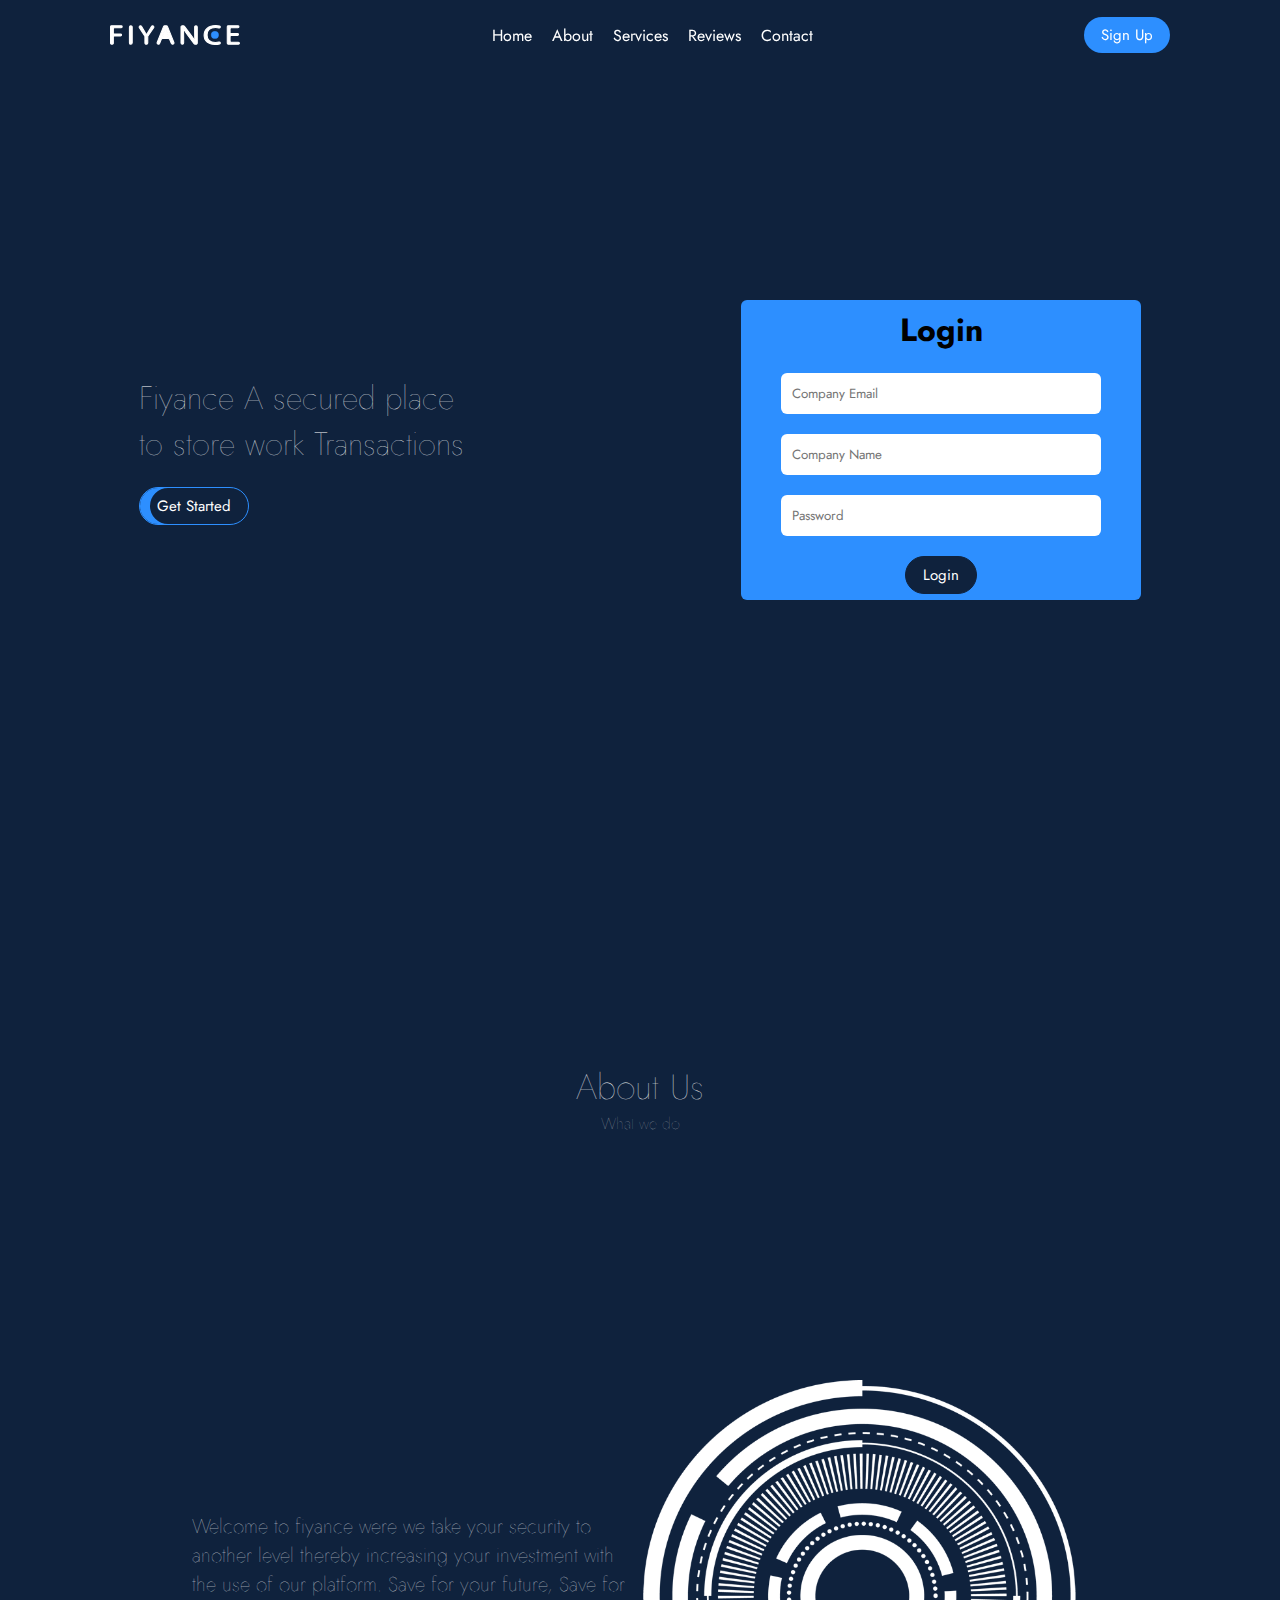
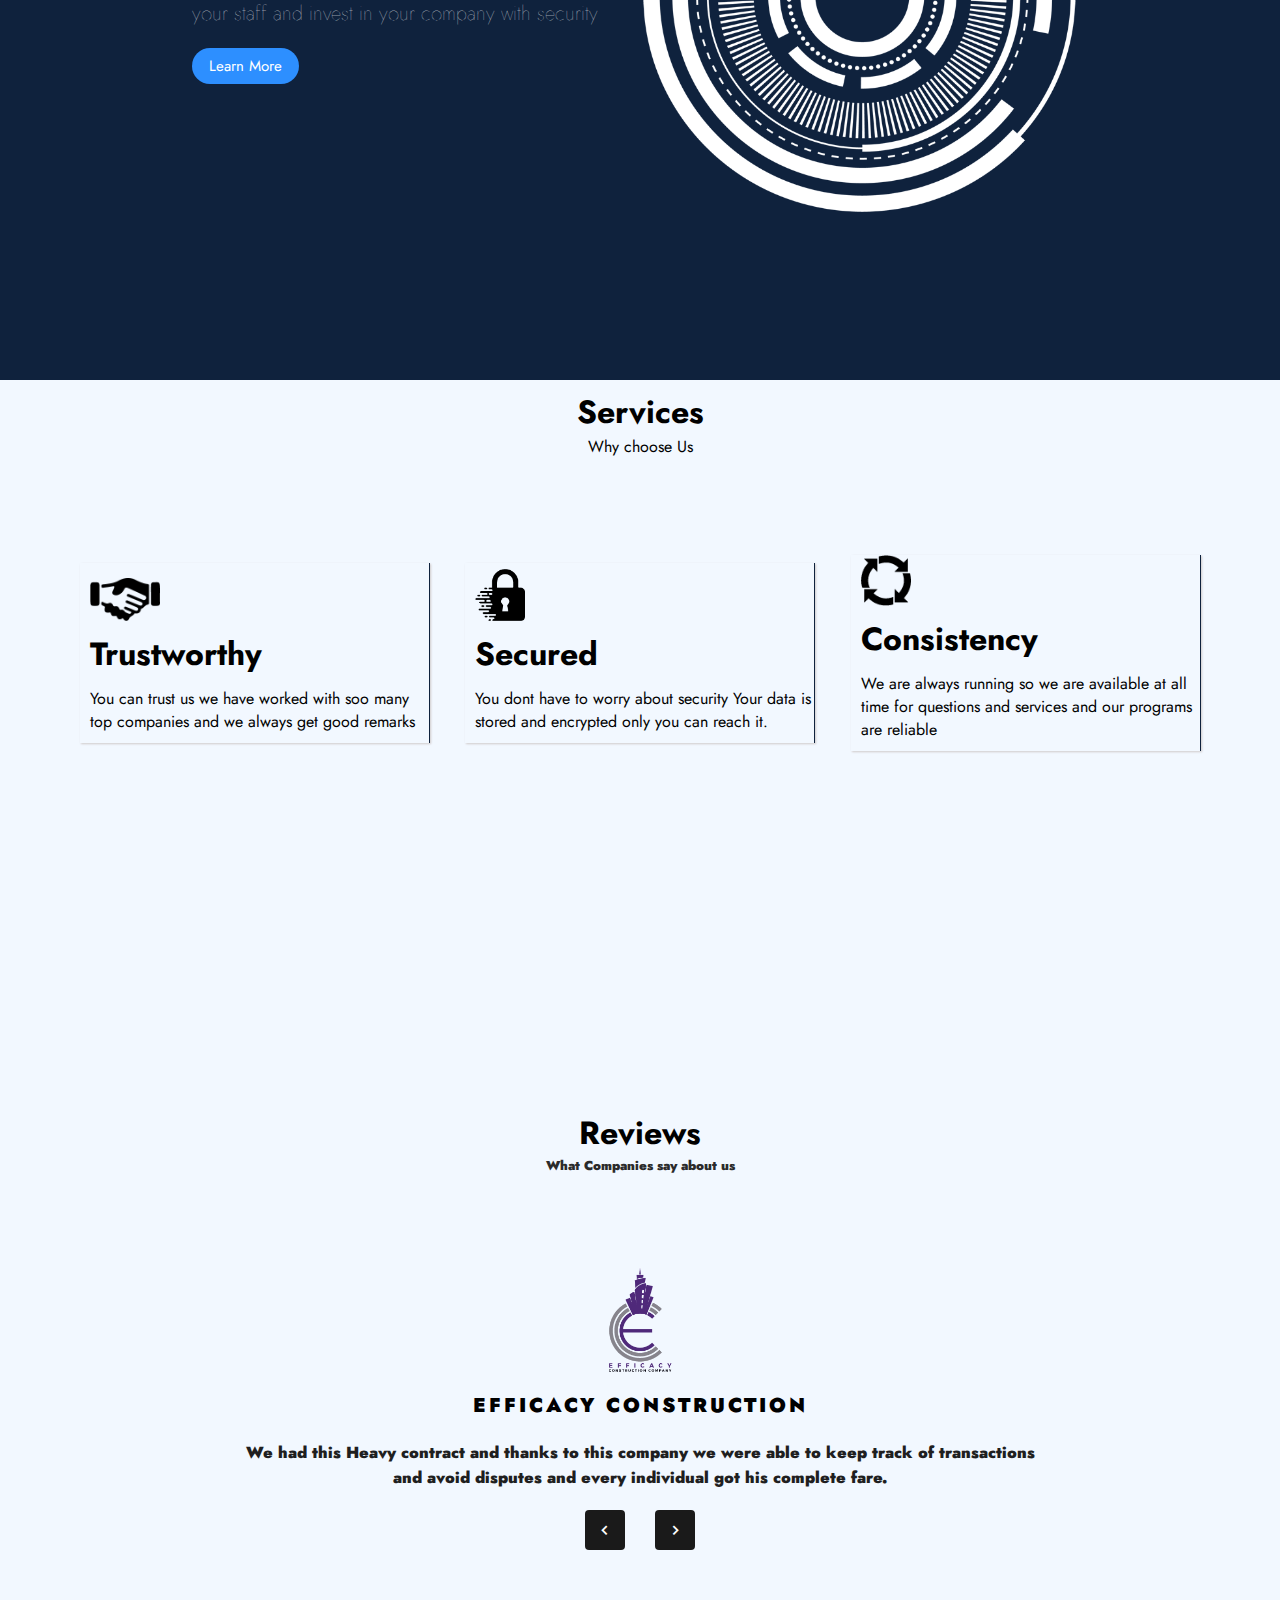
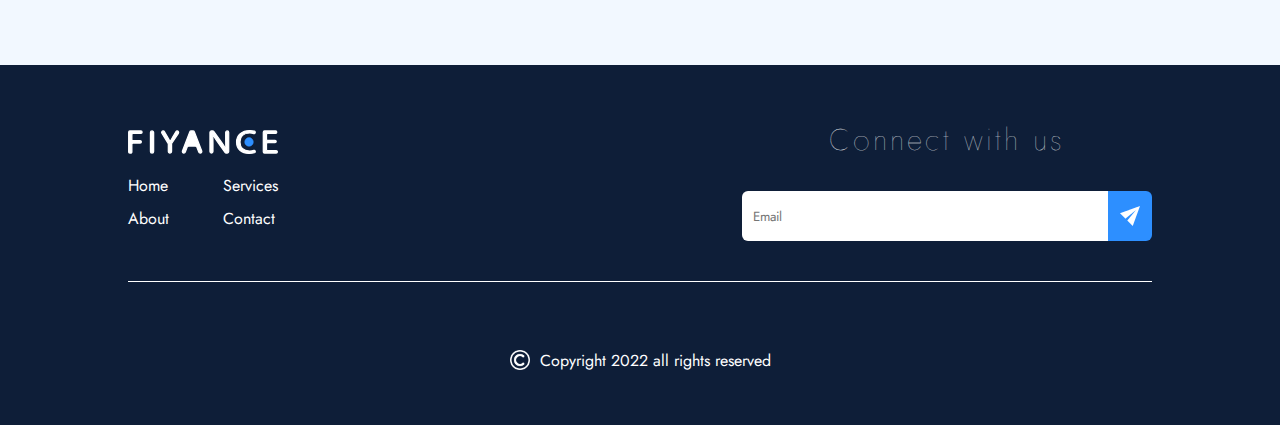
==== index.html @ d2171070 "Fintech website" ====
<!DOCTYPE html>
<html lang="en">
  <head>
    <meta charset="UTF-8" />
    <meta http-equiv="X-UA-Compatible" content="IE=edge" />
    <meta name="viewport" content="width=device-width, initial-scale=1.0" />
    <title>Home Page</title>
    <link rel="shortcut icon" href="img/favIcon.svg" type="image/x-icon">
    <!-- Box Icon  -->
    <link href='https://unpkg.com/boxicons@2.1.2/css/boxicons.min.css' rel='stylesheet'>
    <!-- Google Fonts -->
    <link rel="preconnect" href="https://fonts.googleapis.com">
    <link rel="preconnect" href="https://fonts.gstatic.com" crossorigin>
    <link href="https://fonts.googleapis.com/css2?family=Inter:wght@500&family=Jost&display=swap" rel="stylesheet">
    <link rel="stylesheet" href="css/index.css" />
  </head>
  <body>
    <header>
      <div id="headerNav">
        <img src="img/logo.svg" alt="" width="130px">
        <nav>
          <ul>
            <li><a href="#landPage">Home</a></li>
            <li><a href="#about">About</a></li>
            <li><a href="#service">Services</a></li>
            <li><a href="#review">Reviews</a></li>
            <li><a href="#footer">Contact</a></li>
            <div class="">
              <a href="signuplogin.html" target="_blank" class="navsecondButton res2">Sign Up</a>
            </div>
          </ul>
        </nav>
        <div class="nav-buttons">
          <!-- <a href="" class="secondButtonlog"> Login</a> -->
          <a href="signuplogin.html" target="_blank" class="navsecondButton">Sign Up</a>
        </div>
        <i class='bx bx-menu' id="togNavIcons"></i>
      </div>
    </header>
    <section id="landPage">
      <div class="landcontents">
        <h1>
          Fiyance A secured place <br> to store work Transactions
        </h1>
        <!-- <p>We help keep track and store financial <br> record of your company.</p> -->
        <a href="signuplogin.html">
          <button class="secondButton landbtn" id="getstartedbtn">Get Started</button>
        </a>
      </div>
      <div class="landform">
        <form action="" id="landForm">
          <h1>Login</h1>
          <input type="email" id="email" placeholder="Company Email" />
          <input type="text" id="companyname" placeholder="Company Name" />
          <input type="password" id="name" placeholder="Password" />
          <a href="signuplogin.html">
            <button class="loginbtn" id="landpageloginbutton">Login</button>
          </a>
        </form>
      </div>
    </section>
    <section id="about">
     <center class="about-heading">
      <h1>About Us</h1>
      <p>What we do</p>
     </center>
     <div class="about-flex">
       <div class="about-title">
        <p>Welcome to fiyance were we take your security to another level thereby increasing your investment with the use of our platform. Save for your future, Save for your staff and invest in your company with security</p>
        <div>
          <button class="navsecondButton">Learn More</button>       
        </div>
       </div>
       <div class="about-img">
        <img src="img/aboutimg.png" alt="" width="100%">
       </div>
     </div>
    </section>
    <section id="service">
        <div class="service-content">
          <center>
            <h1>Services</h1>
            <p>Why choose Us</p>
          </center>
          <div class="service-container">
            <div class="boxOne">
              <img src="img/Asset 1.png" alt="" width="70px">
              <h1>Trustworthy</h1>
                <p>You can trust us we have worked with soo many top companies and we always get good remarks</p>
            </div>
            <div class="boxTwo">
              <img src="img/Asset 2.png" alt="" width="50px">
              <h1>Secured</h1>
                <p>You dont have to worry about security Your data is stored and encrypted only you can reach it. </p>
            </div>
            <div class="boxThree">
              <img src="img/Asset 3.png" alt="" width="50px">
              <h1>Consistency</h1>
                <p>We are always running so we are available at all time for questions and services and our programs are reliable</p>
            </div>
          </div>
        </div>
    </section>
    <section id="review">
      <div class="review-heading">
        <center>
          <h1>Reviews</h1>
          <p>What Companies say about us</p>
        </center>
      </div>
      <div class="rev">
        <div class="container">
          <div class="first active">
            <div style="text-align: center; padding-top: 30px" class="review-img-div">
              <img
                class="review-img"
                src="img/companiesLogo/Efficacy-Construction-Company.png"
                alt=""
                width="140px"
              />
            </div>
            <div class="first-content">
              <h2>Efficacy Construction</h2>
              <p>
               We had this Heavy contract and thanks to this company we were able to keep track of transactions and avoid disputes and every individual got his complete fare.
              </p>
                <div class="move">
                  <div id="prev" class="fas fa-chevron-left" onclick="prev()">
                    <i class='bx bx-chevron-left'></i>
                  </div>
                  <div id="next" class="fas fa-chevron-right"onclick="next()">
                    <i class='bx bx-chevron-right'></i>
                  </div>
                </div>
            </div>
          </div>
      
          <div class="first showreview2">
            <div style="text-align: center; padding-top: 30px">
              <img
                class="review-img"
                src="img/companiesLogo/img2.jpg"
                alt=""
                width="150px"
              />
            </div>
            <div class="first-content">
              <h2>J Palace Constructions</h2>
              <div class="stars">
                <i class="fas fa-star"></i>
                <i class="fas fa-star"></i>
                <i class="fas fa-star"></i>
                <i class="far fa-star"></i>
                <i class="far fa-star"></i>
              </div>
              <p>Before this website it used to be very had to store the right record and expenses of a particular staff but with the help of fiyance my work flow has been faster and eaiser and everybody has been treated fairly.
              </p>
              <div class="move">
                <div id="prev" class="fas fa-chevron-left" onclick="prev()">
                  <i class='bx bx-chevron-left'></i>
                </div>
                <div id="next" class="fas fa-chevron-right"onclick="next()">
                  <i class='bx bx-chevron-right'></i>
                </div>
              </div>
            </div>
          </div>
        </div>
      </div>
    </section>
    <!-- <section id="FAQ">
      <div class="faq-wrapper">
          <h1 class="faq-heading">F<span>requently  </span>A<span>sked  </span>Q<span>uestions</span></h1>
          <div class="faqquestions">
            <div class="faqquestion1">
              <h1>Are your services free</h1>
              <i class='bx bx-plus'></i>
            </div>
            <div>
              <p>We</p>
            </div>
          </div>
      </div>
    </section> -->
    <!-- <section id="connectUs">
      <div class="connect-text">
        <h1>Connect with us</h1>
        <p>We are interested in feedbacks and </p>
      </div>
      <form action="">
        <div>
          <input type="email" placeholder="Email" id="email">
          <textarea name="text" id="text" cols="55" rows="2" placeholder="Message"></textarea>
        </div>
       <button class="navsecondButton">Submit</button>
      </form>
    </section> -->
    <footer id="footer">
      <section class="footer-flex">
        <div class="footerflexdivone">
          <img src="img/logo.svg" alt="" width="150px">
          <ul class="footerlinks">
            <div class="footerlinkss">
              <li><a href="">Home</a></li>
              <li><a href="">About</a></li>
            </div>
            <div class="footerlinkss">
              <li><a href="">Services</a></li>
              <li><a href="">Contact</a></li>
            </div>
          </ul>
        </div>
        <div class="footerflexdivtwo">
          <div class="connect-text">
            <h1>Connect with us</h1>
            <!-- <p>We would loved to hear a feedback</p> -->
          </div>
          <form action="" id="footerForm">
            <input type="email" name="email" id="email" placeholder="Email">
           <button class="send">
            <img src="img/icons/jet.png" alt="">
           </button>
          </form>
        </div>
      </section>
      <div class="copyright">
        <img src="img/icons/copyright.png" alt="" width="20px">
        <p>Copyright 2022 all rights reserved</p>
      </div>
  </footer>
  <script src="js/index.js"></script>
  <script src="js/class.js"></script>
  </body>
</html>
---- css/index.css ----
*{
    margin:0 ;
    padding: 0;
    box-sizing: border-box;
    list-style-type: none;
    text-decoration: none;
}
*:focus-visible{
    outline: none;
}
html{
    scroll-behavior:smooth;
}
h1, p{
    font-family: 'Jost', sans-serif;
}
body{
    background-color: #ecf5ffb0;
}
:root{
    --nav-color-- : #0E1E38;
    --main-color-- : #0F223D;
    --button-color-- : #2D8FFF;
    --primary-color-- : rgba(255, 255, 255, 0.589);
}

header{
    display: flex;
    align-items: center;
    justify-content: center;
    /* background-color: var(--nav-color--); */
    padding: 10px 0;
    z-index: 999999999;
    position: fixed;
    width: 100%;
    height:70px;
}
.headerScrolled{
    background-color: var(--nav-color--);
}
#headerNav{
    width: min(90%, 1060px);
    /* background-color: pink; */
    display: flex;
    align-items: center;
    justify-content: space-between;
}
header nav ul{
    display: flex;
    align-items: center;
    gap: 20px;
}
header nav ul li a{
    color: white;
    font-family: 'Jost', sans-serif;
}
.button{
    /* background-color: var(--button-color--);
    border: none;
    padding: 13px 40px; */
    color: white;
    font-family: 'Jost', sans-serif;
    position: relative;
    z-index: 12;
    padding-left: 20px;
    cursor: pointer;
}
.button::before{
    position: absolute;
    content: "";
    width: 5px;
    height: 150%;
    background-color: var(--button-color--);
    z-index: -1;
    margin-left: -20px;
    margin-top: -6px;
    border-radius: 6px;
    transition-duration: 0.5s;
}
.bx-menu{
    display: none;
    font-style: italic;
}
.button:hover::before{
    width: 130%;
}
.secondButton{
    background-color: var(--button-color--);
    background: none;
    border: 1px solid var(--button-color--);
    padding: 7px 17px;
    color: white;
    border-radius: 50px;
    font-family: 'Jost', sans-serif;
    font-size: 15px;
    cursor: pointer;
    transition-duration: 0.5s;
    box-shadow: inset 10px 0 0 0 var(--button-color--);
}
.secondButton:hover{
    /* background-color: var(--button-color--); */
    box-shadow: inset 600px 0 0 0 var(--button-color--);
}
.secondButtonlog{
    background-color: var(--button-color--);
    background: none;
    outline: none;
    border: none;
    padding: 7px 17px;
    color: white;
    border-radius: 50px;
    font-family: 'Jost', sans-serif;
    font-size: 15px;
    cursor: pointer;
    transition-duration: 0.5s;
    box-shadow: inset 0px 0 0 0 var(--button-color--);
}
.secondButtonlog:hover{
    border: none;
    outline: none;
    /* background-color: var(--button-color--); */
    box-shadow: inset 600px 0 0 0 var(--button-color--);
}
.navsecondButton{
    background-color: var(--button-color--);
    background: none;
    outline: none;
    border: none;
    padding: 7px 17px;
    color: white;
    border-radius: 50px;
    font-family: 'Jost', sans-serif;
    font-size: 15px;
    cursor: pointer;
    transition-duration: 0.5s;
    box-shadow: inset 600px 0 0 0 var(--button-color--);
}
.navsecondButton:hover{
    opacity: 0.9;
}
.res2{
    display: none;
}
.nav-buttons{
    display: flex;
    gap: 10px;
    align-items: center;
}

/* ============================ Land Page ======================== */

#landPage{
    /* margin-top: -50px; */
    width: 100%;
    min-height: 100vh;
    display: flex;
    justify-content: space-around;
    align-items: center;
    position: relative;
    background-color: var(--main-color--);
   
}
.landsvg{
    position: absolute;
    width: 150%;
    float: left;
    margin-left: -60%;
    margin-top: -40%;
    z-index: -99;
    transform: rotate(180deg);
}
/* #landPage::before{
    position: absolute;
    content: "";
    width: 400px;
    height: 500px;
    background-color: pink;
    float: right;
} */
.landcontents{
    display: flex;
    flex-direction: column;
    gap: 20px;
    color: white;
}
.landcontents h1{
    color: white;
    font-family: 'Jost', sans-serif;
    font-size: xx-large;
    font-weight: 100;
}
.landcontents p{
    color: rgba(255, 255, 255, 0.486);
    font-family: 'Jost', sans-serif;
}
.landform form{
    width: 400px;
    height: 300px;
    display: flex;
    flex-direction: column;
    justify-content: center;
    align-items: center;
    gap: 20px;
    background-color: var(--button-color--);
    /* background-color: white; */
    /* box-shadow: 0 0 1px 2px var(--main-color--); */
    border-radius: 6px;
    /* z-index: 9999999999999999999; */
}
.landform form input{
    width: 80%;
    /* background: none; */
    border: 1px solid var(--primary-color--);
    border-radius: 6px;
    padding: 10px 10px;
    font-family: 'Jost', sans-serif;
}
.loginbtn{
    background-color: var(--main-color--);
    /* background: none; */
    border: 1px solid var(--main-color--);
    padding: 7px 17px;
    color: white;
    border-radius: 50px;
    font-family: 'Jost', sans-serif;
    font-size: 15px;
    cursor: pointer;
    transition-duration: 0.5s;
    opacity: 1;
    /* box-shadow: inset 10px 0 0 0 var(--main-color--); */
}
.loginbtn:hover{
   opacity: 0.9;
}

/* =============================== ABOUT PAGE ============================== */
#about{
    width: 100%;
    min-height: 120vh;
    display: flex;
    flex-direction: column;
    justify-content: space-around;
    align-items: center;
    padding: 40px 0;
    background-color: var(--main-color--);
}
.about-heading h1{
    color: white;
    font-size: 35px;
    font-weight: 100;
}
.about-heading p{
    color: rgb(189, 189, 189);
    /* font-size: 35px; */
    font-weight: 100;
}
.about-flex{
    display: flex;
    justify-content: space-between;
    align-items: center;
    width: 70%;
}
.about-title p{
    color: white;
    font-size: 20px;
    font-weight: 100;
}
.about-title{
    display: flex;
    gap: 20px;
    flex-direction: column;
    width: 53%;
}
.about-img{
    width: 55%;
    animation: aboutimg 5s infinite;
    /* background-color: red; */
    border-radius: 50%;
}
@keyframes aboutimg {
    0%{
        transform: rotate(40deg);
    }
    10%{
        transform: rotate(100deg);
    }
    30%{
        transform: rotate(320deg);
    }
}

/* =========================== SERVICES ============================================ */

#service{
    display: flex;
    justify-content: center;
    align-items: center;
    min-height: 70vh;
    width: 100%;
    
}
.service-content{
    min-height: 68vh;
    width: 90%;
}
.service-flex{
    display: flex;
    justify-content: space-between;
}
.service-box{
    width: 300px;
    height: 400px;
    background-color: var(--primary-color--);
    box-shadow: 0 0 20px 0px #dedede;
    border-radius: 20px;
}
.service-container{
    display: flex;
    justify-content: space-evenly;
    align-items: center;
    margin-top: 20px;
    width: 100%;
    gap: 20px;
    min-height: 350px;
    /* background-color: var(--main-color--); */
    border-radius: 30px;
}
.boxOne, .boxTwo, .boxThree{
    display: flex;
    flex-direction: column;
    justify-content: flex-end;
    width: min(40%, 350px);
    min-height: 180px;
    border-right: 1px solid var(--main-color--);
    gap: 10px;
    box-shadow: 1px 1px 2px 0px #cfcaca;
    padding-left: 10px;
    padding-bottom: 10px;
}
/* .boxThree{
    border-right: none;
} */
/* ================================ REVIEWS ============================================= */


#review{
    width: 100%;
    min-height: 50vh;
    padding-bottom: 40px;
    margin-top: 100px;
}
.review-heading{
    /* position: sticky; */
    top: 150px;
    z-index: 100;
}
.review-heading h1{
    font-size:xx-large;
    font-family: 'Jost', sans-serif;
    color: black;
}
.review-heading p{
    font-size:small ;
    font-family: 'Jost', sans-serif;
    color: rgb(43, 43, 43);
    font-weight: 900;
}
.rev{
    text-align: center;
    display: flex;
    justify-content: center;
    align-items: center;
}
.container{
    position: relative;
    perspective: 100px;
  margin-top: 50px;
}
.container .slide-container .slide{
    border-radius: 5px;
    background: #fff;
    box-shadow: 0 5px 10px #3337;
    width: min(450px, 90%);
    padding: 20px;
    margin: 10px;
    position: relative;
    transform-style: preserve-3d;
    animation: slide .5s linear;
}
@keyframes slide {
    0%{
         transform: rotateX(180deg);
    }
}
.container .slide-container .slide > *{
    animation: slideContent .4s linear .4s backwards;
}
@keyframes slideContent {
    0%{
        opacity: 0;
         transform: scale(.5);
    }
}

.container .slide-container .slide .icon{
    position: absolute;
    top: 10px;
    right: 15px;
    font-size: 90px;
    color: #4CAF50;
}
.container .slide-container .slide .user{
    display: flex;
    align-items: center;
}

.container .slide-container .slide img{
    height: 120px;
    width: 120px;
    border-radius: 50%;
    object-fit: cover;
    margin-right: 10px;
}

.container .slide-container .slide .user .user-info h3{
    color: #333;
    font-size: 20px;
}
.container .slide-container .slide .user .user-info .stars i{
    color: #4CAF50;
    font-size: 15px;
}

.container .slide-container .slide .text{  
    color: #333;
    font-size: 15px;
    padding-top: 15px;
    font-style: italic;
}
.container #next,
.container #prev{
    height: 40px;
    width: 40px;
    line-height: 50px;
    text-align: center;
    font-size: 20px;
    color: #fff;
    background-color:#1a1a1a ;
    cursor: pointer;
    border-radius: 10%;
    align-items: center;
    display: flex;
    justify-content: center;
}   
.move{
    margin-top: 20px;
    align-items: center;
    justify-content: center;
    display: flex;
    gap: 30px;
}

.min{
    display: flex;
    width: min(450px, 100%);
    height: 200px;
    justify-content: space-around;
    gap: 30px;
    background-color: green;
}

.first{
     width: 800px;
    min-height: 400px;
    position: relative;
    animation: showreview 10s infinite;
}
.review-img{
    border-radius: 50%;
    /* border: 1px solid var(--main-color--); */
    padding: 5px;
    text-align: center;
}
.first-content{
    text-align: center;
    /* line-height: 30px; */
}
.first-content h2{
    font-size: 20px;
    text-transform: uppercase;
    font-family: 'Jost', sans-serif;
    letter-spacing: 3px;
    font-weight: 900;
}
.first-content p{
    line-height: 25px;
    margin-top: 20px;
    font-family: 'Jost', sans-serif;
    font-weight: 900;
    color: rgb(31, 31, 31);
}
.first .icon{
    position: absolute;
    top: 10px;
    right: 15px;
    font-size: 90px;
    color: #4CAF50;
}
.carousel-links{
    width: 20px;
    height: 20px;
    background-color: #4CAF50;
    border-radius: 20px;
}

.container .first{
    display: none;
    transform: scale(1);
}

.container .first.active{
    display: block;
}


@media (max-width : 830px) {
    .first{
        width: 100%;
       padding: 0px 50px;
       min-height: 400px;
       position: relative;
    }
     
}
@media (max-width : 420px) {
    .first{
        width: 100%;
       padding: 0px 20px;
       min-height: 400px;
       position: relative;
    }
     
}

/* ================================ Frequently Asked Questions ================================== */
/* #FAQ{
    width: 100%;
    min-height: 70vh;
    display: flex;
    flex-direction: column;
    align-items: center;
    justify-content: center;
    margin-bottom: 70px;
    padding-block: 40px;
}
.faq-wrapper{
    display: flex;
    flex-direction: column;
    align-items: center;
    justify-content: center;
}
.faq-heading{
    font-size: 30px;
    font-weight: 100;
}
.faq-heading span{
    font-size: 15px;
}
.faqquestions{
    width: 500px;
    padding: 20px;
    background-color: #2D8FFF;
}
.faqquestion1{
    display: flex;
    justify-content: space-between;
    border-bottom: 1px solid white;
    align-items: center;
} */

/* ================================ CONTACT US FOR INFORMATION AND FEEDBACKS ================================== */
/* #connectUs{
    width: 100%;
    min-height: 50vh;
    margin-block: 50px;
    background: linear-gradient(#0E1E38, #0e1e38e5), url(../img/contact-img.jpg);
    background-size: cover;
    background-repeat: no-repeat;
    display: flex;
    justify-content: space-evenly;
    align-items: center;
    flex-direction: column;
    padding-block: 20px;
}
.connect-text{
    display: flex;
    flex-direction: column;
    align-items: center;
    justify-content: center;
}
.connect-text h1{
    color: white;
    font-weight: 100;
}
.connect-text p{
    color: rgb(180, 180, 180);
    font-weight: 100;
}
#connectUs form{
    display: flex;
    gap: 20px;
    flex-direction: column;
    align-items: center;
    justify-content: center;
    width: 50%;
}
#connectUs form div{
    width: 100%;
    display: flex;
    gap: 20px;
    align-items: center;
}
#connectUs form input{
    width: 80%;
    border: 1px solid var(--primary-color--);
    border-radius: 6px;
    padding: 10px 10px;
    font-family: 'Jost', sans-serif;
}
textarea{
    padding: 5px;
    border-radius: 6px;
} */

/* ================================ FOOTER ================================== */

footer{
    display: flex;
    justify-content: space-around;
    flex-direction: column;
    align-items: center;
    padding-block: 20px;
    width: 100%;
    min-height: 40vh;
    background-color: var(--nav-color--);
}
.footerheading{
    font-size: 40px;
    color: white;
    font-weight: 100;
}
.footerflexdivone{
    display: flex;
    flex-direction: column;
    justify-content: space-between;
    /* align-items: center; */
    /* background-color: red; */
    height: 100px;
    width: 150px;
}
.footer-flex{
    width: 80%;
    display: flex;
    justify-content: space-between;
    align-items: center;
    border-bottom: 1px solid white;
    padding-bottom: 40px;
}
.footerlinks{
    display: flex;
    justify-content: space-between;
}
.footerlinks li a{
    color: white;
    font-family: 'Jost', sans-serif;
}
.footerlinkss{
   display: flex;
    flex-direction: column;
    gap: 10px;
}
#footerForm{
    /* background-color: #4CAF50; */
    width: 100%;
    display: flex;
}
#footerForm input{
    width: 100%;
    /* background: none; */
    border: 1px solid var(--primary-color--);
    /* border-radius: 6px; */
    border-bottom-left-radius: 6px;
    border-top-left-radius: 6px;
    padding: 10px 10px;
    font-family: 'Jost', sans-serif;
}
.footerflexdivtwo{
    display: flex;
    flex-direction: column;
    gap: 30px;
    justify-content: center;
    width: 40%;
}
.connect-text{
    display: flex;
    flex-direction: column;
    align-items: center;
    justify-content: center;
}
.connect-text h1{
    color: white;
    font-size: 30px;
    letter-spacing: 3px;
    font-weight: 100;
}
.connect-text p{
    color: rgb(180, 180, 180);
    font-weight: 100;
}
.send{
    width: 50px;
    height: 50px;
    background-color: var(--button-color--);
    border-bottom-right-radius: 6px;
    border-top-right-radius: 6px;
    display: flex;
    flex-direction: column;
    align-items: center;
    justify-content: center;
    border: none;
}
.copyright{
    display: flex;
    gap: 10px;
    align-items: center;
}
.copyright p{
    color: white;
    font-family: 'Jost', sans-serif;
}
/* ================================== RESPONSIVENESS ================================================== */


@media (max-width : 770px) {
    nav{
        margin-left: 600px;
        inset: 0 0 0 45% ;
        height: 100vh;
        float: right;
        position: fixed;
        flex-direction: column;
        justify-content: center;
        align-items: center;
        z-index: 999999999999;
        background-color: var(--button-color--);
        display: flex;
        transition-duration: 0.5s;  
    }
    nav.resNav{
        box-shadow: 0px 0px 0px 100000px rgba(0, 0, 0, 0.568);
        margin-left:0px;
    }
    .res2{
        box-shadow: inset 600px 0 0 0 var(--main-color--);
        display: block;
    }
    nav ul{
        position: absolute;
        /* background-color: white; */
        flex-direction: column;
    }
    #togNavIcons{
        z-index: 99999999999;
        width: 40px;
        background: none;
        border: none;
        color: white;
    }
    .bx-menu{
        display: block;
        font-size: 30px;
        color: rgba(255, 255, 255, 0.616);
    }
    .bx-x{
        font-size: 30px;
        color: rgba(255, 255, 255, 0.616);
    }
    .nav-buttons{
        display: none;
    }
    #landPage{
       flex-direction: column;
       justify-content: space-evenly;
       gap: 50px;
       padding-block: 70px;
       padding-top: 100px;
    }
    .landform{
        width: 100%;
        display: flex;
        flex-direction: column;
        justify-content: center;
        align-items: center;
    }
    .landform form{
        width: 80%;
        height: 300px;
        display: flex;
    }
    .landcontents{
       text-align: center;
       justify-content: center;
       align-items: center;
    }
    .resbut{
        width: 80%;
       
    }
    .landbtn{

       width: 70%;
    }
}
@media (max-width : 820px) {
    .landcontents{
        padding: 20px;
        width: 100%;
    }
    .landform form{
        margin-right: 20px;
    }
    .circle{
       display: none;
    }
}
@media (max-width: 950px) {
    .footerflexdivtwo{
        width: 50%;
    }
}
@media (max-width: 640px) {
    .footer-flex{
        width: 80%;
      flex-direction: column;
      gap: 100px;
      padding-block-start: 20px;
    }
    .footerflexdivtwo{
        width: 80%;
    }
    .footerlinkss{
        display: flex;
        flex-direction: row;
        gap: 20px;
    }
    .footerlinks{
        gap: 20px;
    }
    .footerflexdivone{
        width: 70%;
        align-items: center;
    }
}
@media (max-width: 400px) {
    .footerflexdivtwo {
        width: 100%;
    }
    .connect-text h1 {
        color: white;
        font-size: 23px;
        letter-spacing: 3px;
        font-weight: 100;
    }
}
@media (max-width: 280px) {
    .footerlinkss{
        display: flex;
        flex-direction: column;
        gap: 20px;
    }
    .footerflexdivone {
        width: 70%;
        align-items: center;
        gap: 30px;
    }
}

@media (max-width: 630px) {
    .service-container{
        display: flex;
        justify-content: space-evenly;
        align-items: center;
        flex-direction: column;
    }
    .boxOne, .boxTwo, .boxThree{
        width: min(90%, 350px);
        min-height: 180px;
    }
    #service {
        padding-block-start: 40px;
    }
}

@media (max-width: 700px) {
    
    .about-flex{
        display: flex;
        justify-content: space-between;
        flex-direction: column;
        align-items: center;
        width: 70%;
        gap: 40px;
        padding-block-end: 50px;
    }
    .about-title {
        display: flex;
        gap: 20px;
        flex-direction: column;
        width: 83%;
        align-items: center;
        text-align: center;
    }
    .about-img{
        width: 80%;
        animation: aboutimg 5s infinite;
        /* background-color: red; */
        border-radius: 50%;
    }
}

@media (max-width: 400px) {
    .landcontents h1 {
        color: white;
        font-family: 'Jost', sans-serif;
        font-size: 27px;
        font-weight: 100;
    }
}

@media (max-width: 1115px) {
    .about-flex{
        display: flex;
        justify-content: space-between;
        align-items: center;
        width: 80%;
    }
}
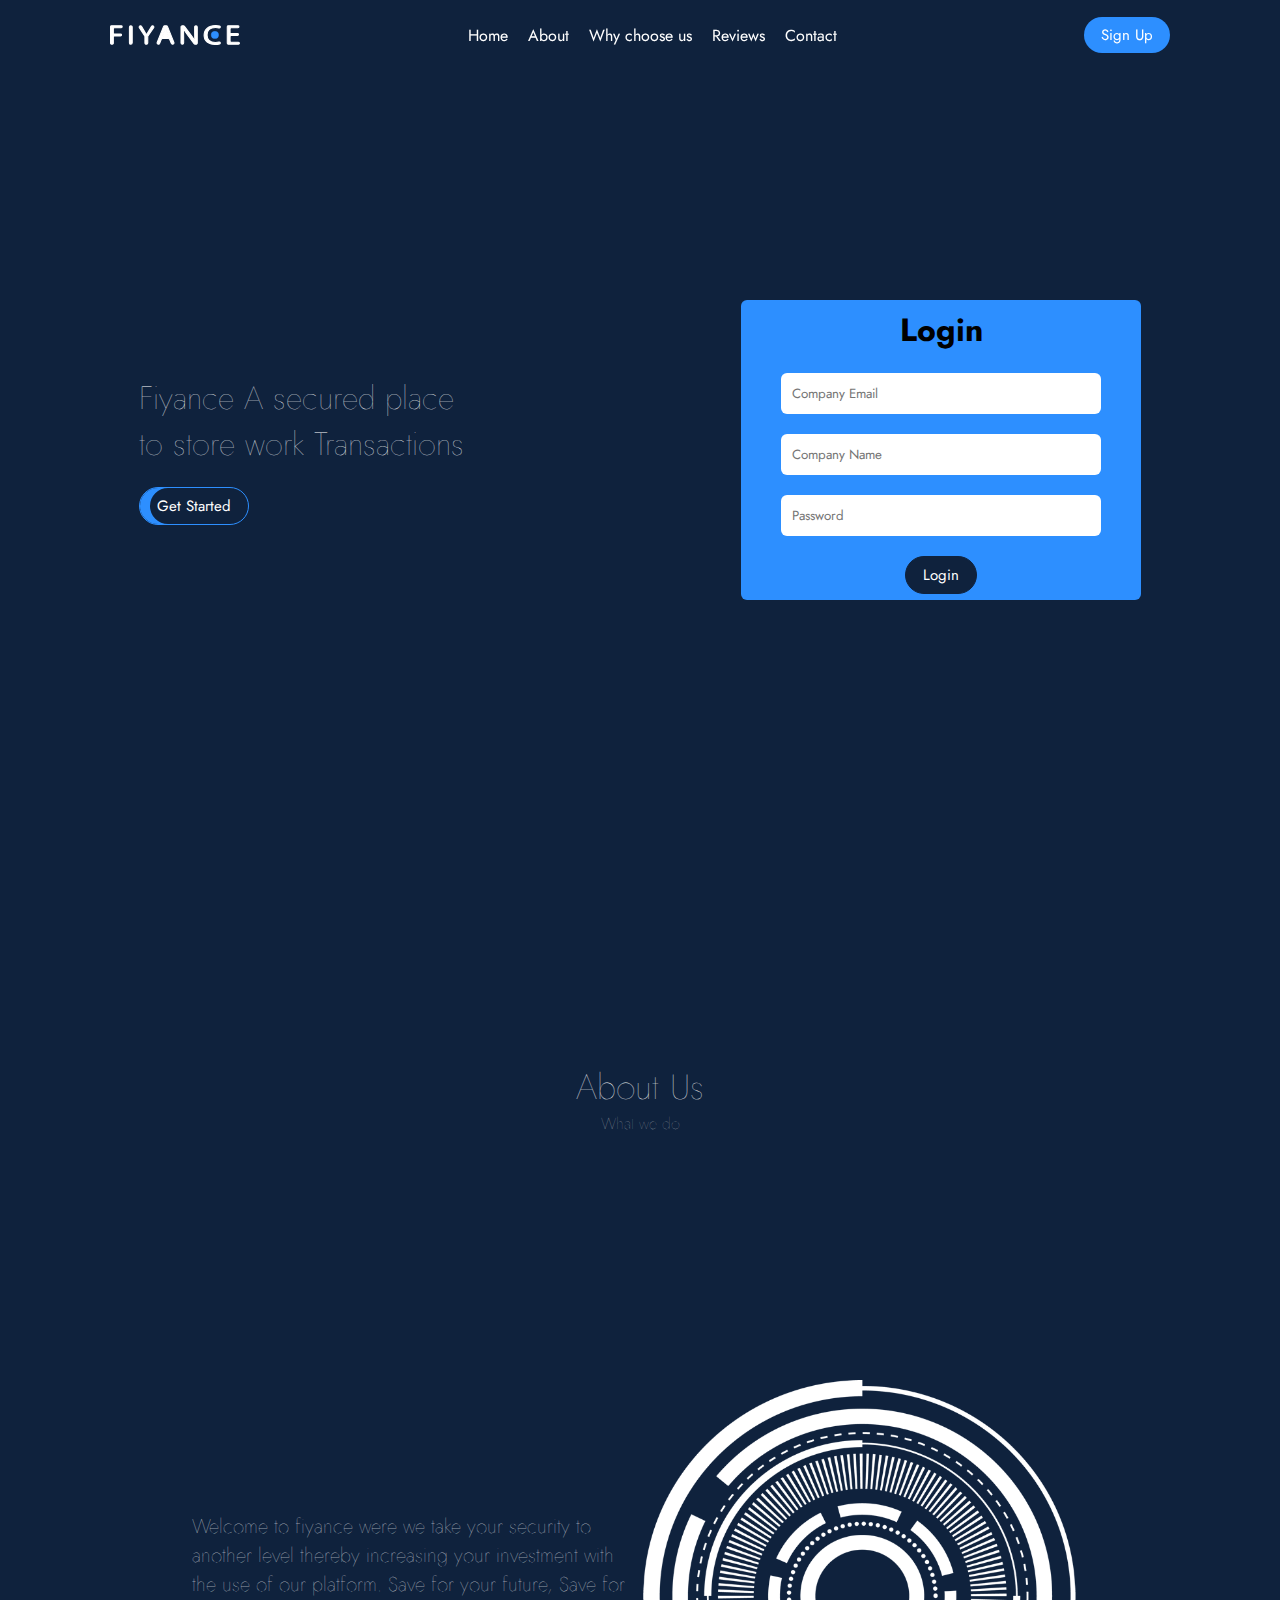
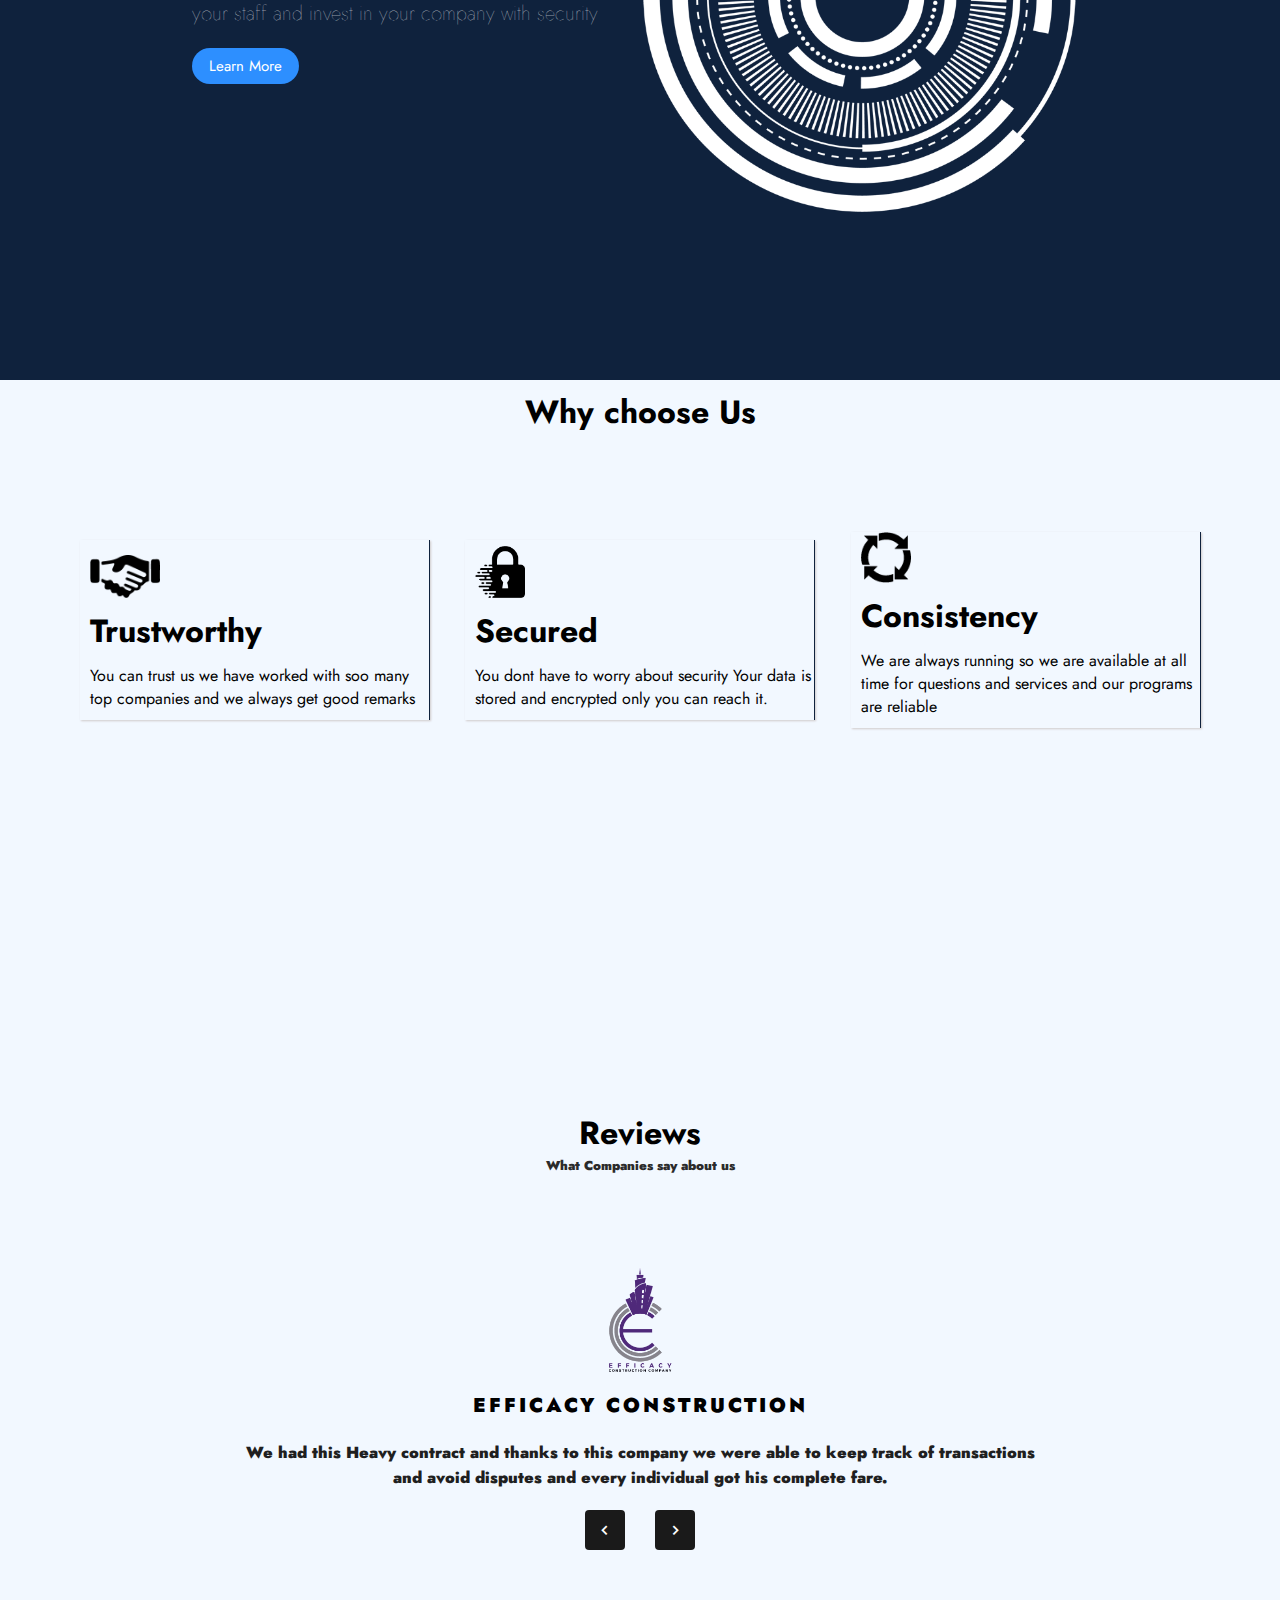
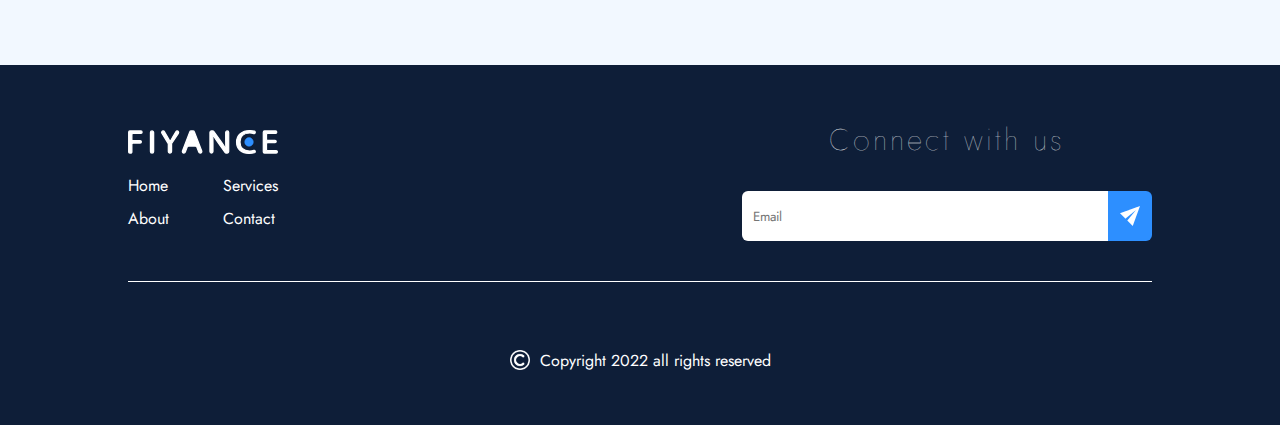
==== commit 90fccfdc: "Updated version of Fintech website" ====
--- a/index.html
+++ b/index.html
@@ -22,17 +22,17 @@
           <ul>
             <li><a href="#landPage">Home</a></li>
             <li><a href="#about">About</a></li>
-            <li><a href="#service">Services</a></li>
+            <li><a href="#service">Why choose us</a></li>
             <li><a href="#review">Reviews</a></li>
             <li><a href="#footer">Contact</a></li>
             <div class="">
-              <a href="signuplogin.html" target="_blank" class="navsecondButton res2">Sign Up</a>
+              <a href="signuplogin.html" class="navsecondButton res2">Sign Up</a>
             </div>
           </ul>
         </nav>
         <div class="nav-buttons">
           <!-- <a href="" class="secondButtonlog"> Login</a> -->
-          <a href="signuplogin.html" target="_blank" class="navsecondButton">Sign Up</a>
+          <a href="signuplogin.html" class="navsecondButton">Sign Up</a>
         </div>
         <i class='bx bx-menu' id="togNavIcons"></i>
       </div>
@@ -79,8 +79,7 @@
     <section id="service">
         <div class="service-content">
           <center>
-            <h1>Services</h1>
-            <p>Why choose Us</p>
+            <h1>Why choose Us</h1>
           </center>
           <div class="service-container">
             <div class="boxOne">
